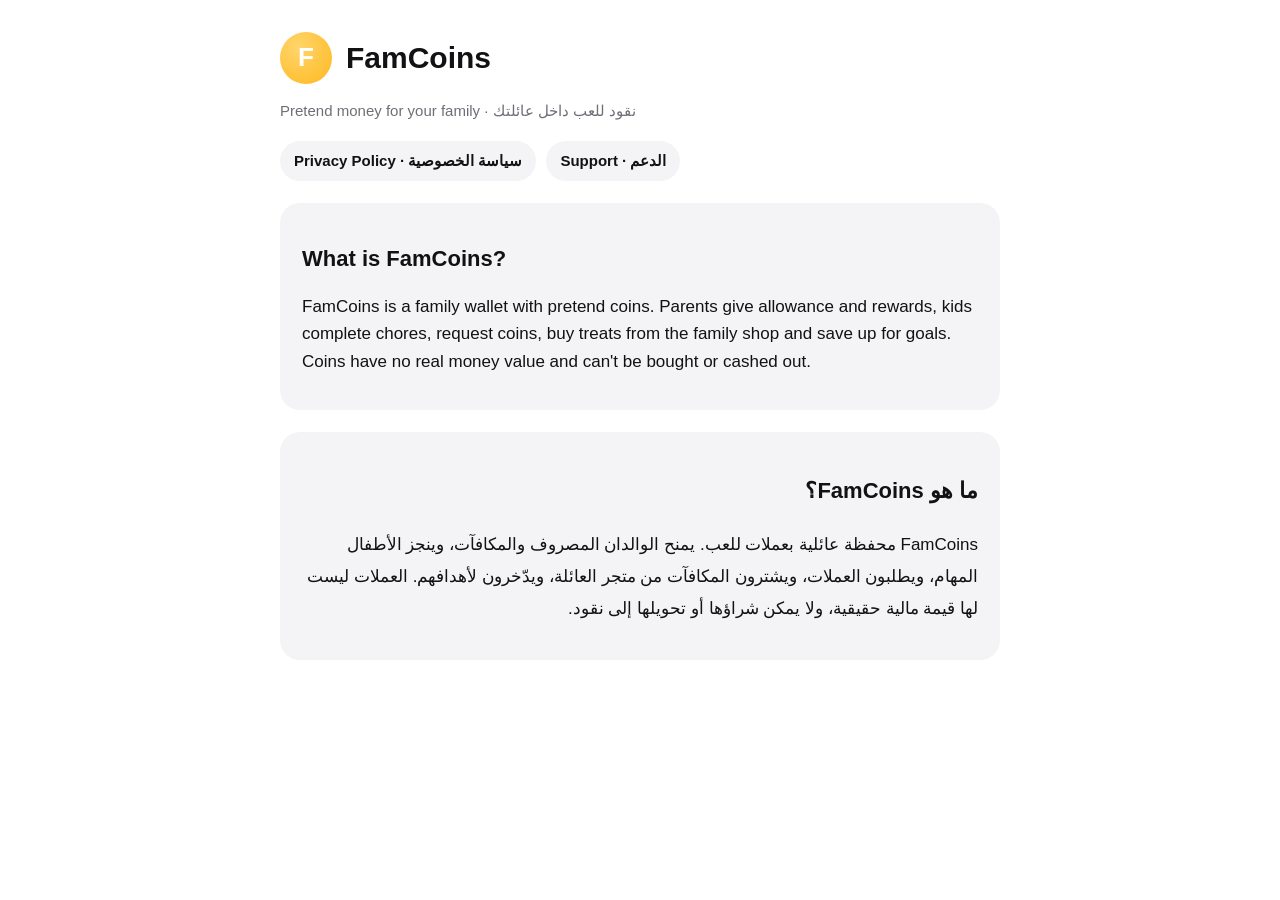
==== index.html @ 1c1135f9 "FamCoins privacy policy and support pages (EN/AR) Co-Authored-By: Claude Opus 5.5 <noreply@anthropic" ====
<!doctype html><html lang="en"><head><meta charset="utf-8"><meta name="viewport" content="width=device-width,initial-scale=1">
<title>FamCoins - Family Wallet</title><link rel="stylesheet" href="style.css"></head><body><main>
<header><div class="coin">F</div><h1>FamCoins</h1></header>
<p class="muted">Pretend money for your family · نقود للعب داخل عائلتك</p>
<nav><a href="privacy.html">Privacy Policy · سياسة الخصوصية</a><a href="support.html">Support · الدعم</a></nav>
<section class="lang"><h2>What is FamCoins?</h2>
<p>FamCoins is a family wallet with pretend coins. Parents give allowance and rewards, kids complete chores, request coins, buy treats from the family shop and save up for goals. Coins have no real money value and can't be bought or cashed out.</p></section>
<section class="lang" dir="rtl" lang="ar"><h2>ما هو FamCoins؟</h2>
<p>FamCoins محفظة عائلية بعملات للعب. يمنح الوالدان المصروف والمكافآت، وينجز الأطفال المهام، ويطلبون العملات، ويشترون المكافآت من متجر العائلة، ويدّخرون لأهدافهم. العملات ليست لها قيمة مالية حقيقية، ولا يمكن شراؤها أو تحويلها إلى نقود.</p></section>
</main></body></html>
---- style.css ----
:root{--ink:#121214;--sub:#6e6e76;--card:#f4f4f6;--gold:#ffb81f;--bg:#fff}
@media (prefers-color-scheme:dark){:root{--ink:#f2f2f4;--sub:#a0a0a8;--card:#1c1c1f;--bg:#0b0b0c}}
*{box-sizing:border-box}body{margin:0;background:var(--bg);color:var(--ink);font:17px/1.6 -apple-system,BlinkMacSystemFont,"Segoe UI",Tahoma,Arial,sans-serif}
main{max-width:760px;margin:0 auto;padding:32px 20px 64px}
header{display:flex;align-items:center;gap:14px;margin-bottom:8px}
.coin{width:52px;height:52px;border-radius:50%;background:radial-gradient(circle at 35% 30%,#ffd56b,var(--gold));display:grid;place-items:center;color:#fff;font-weight:900;font-size:26px;flex:none}
h1{font-size:30px;margin:0}h2{font-size:22px;margin:32px 0 8px}h3{font-size:18px;margin:22px 0 6px}
p,li{color:var(--ink)}.muted{color:var(--sub);font-size:15px}
nav{display:flex;gap:10px;flex-wrap:wrap;margin:18px 0 8px}nav a{background:var(--card);color:var(--ink);text-decoration:none;padding:8px 14px;border-radius:999px;font-weight:600;font-size:15px}
section.lang{background:var(--card);border-radius:20px;padding:6px 22px 18px;margin-top:22px}
section[dir=rtl]{font-family:"Geeza Pro","Noto Naskh Arabic",Tahoma,Arial,sans-serif;line-height:1.9}
a{color:inherit}ul{padding-inline-start:22px}
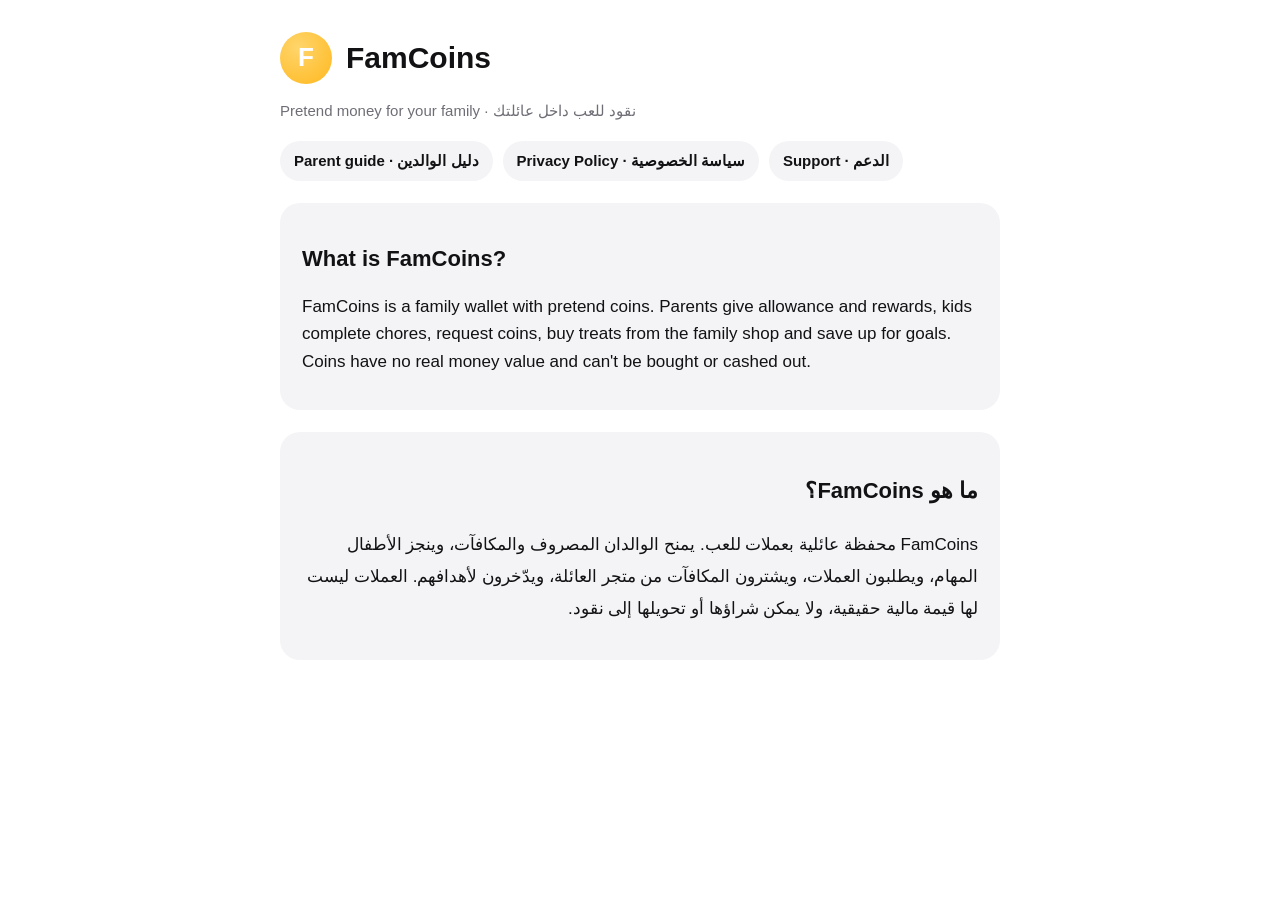
==== commit 003f684e: "Add Arabic parent guide (web page + PDF) Co-Authored-By: Claude Opus 5.5 <noreply@anthropic.com>" ====
--- a/index.html
+++ b/index.html
@@ -2,7 +2,7 @@
 <title>FamCoins - Family Wallet</title><link rel="stylesheet" href="style.css"></head><body><main>
 <header><div class="coin">F</div><h1>FamCoins</h1></header>
 <p class="muted">Pretend money for your family · نقود للعب داخل عائلتك</p>
-<nav><a href="privacy.html">Privacy Policy · سياسة الخصوصية</a><a href="support.html">Support · الدعم</a></nav>
+<nav><a href="guide/">Parent guide · دليل الوالدين</a><a href="privacy.html">Privacy Policy · سياسة الخصوصية</a><a href="support.html">Support · الدعم</a></nav>
 <section class="lang"><h2>What is FamCoins?</h2>
 <p>FamCoins is a family wallet with pretend coins. Parents give allowance and rewards, kids complete chores, request coins, buy treats from the family shop and save up for goals. Coins have no real money value and can't be bought or cashed out.</p></section>
 <section class="lang" dir="rtl" lang="ar"><h2>ما هو FamCoins؟</h2>
